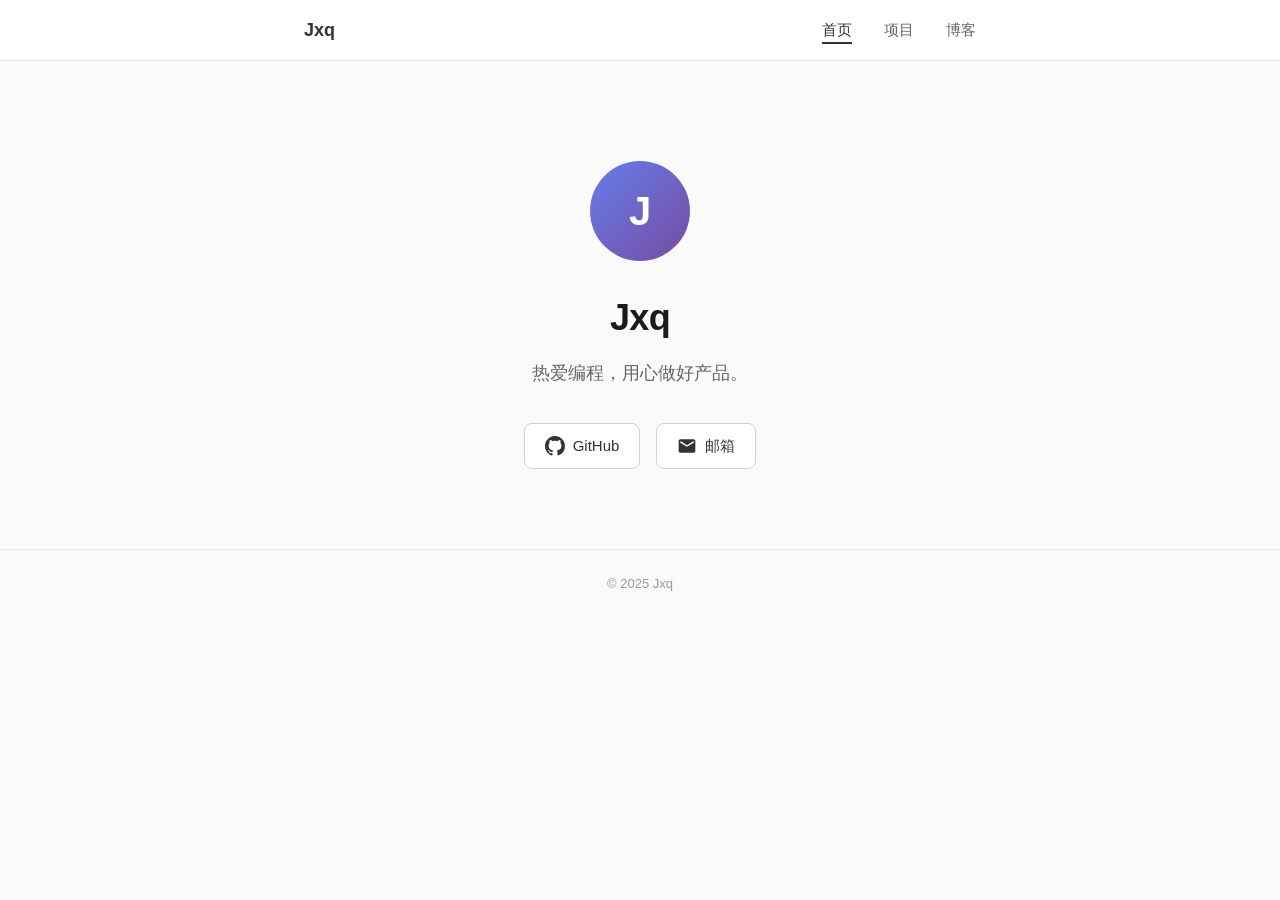
==== index.html @ ca307c9f "Initial commit - personal website" ====
<!DOCTYPE html>
<html lang="zh-CN">
<head>
  <meta charset="UTF-8" />
  <meta name="viewport" content="width=device-width, initial-scale=1.0" />
  <title>首页 — Jxq</title>
  <link rel="stylesheet" href="css/style.css" />
</head>
<body>

  <nav class="nav">
    <div class="container nav__inner">
      <a href="index.html" class="nav__logo">Jxq</a>
      <button class="nav__toggle" aria-label="切换导航">
        <span></span><span></span><span></span>
      </button>
      <ul class="nav__list" id="nav-list">
        <li><a href="index.html" class="nav__link active">首页</a></li>
        <li><a href="projects.html" class="nav__link">项目</a></li>
        <li><a href="blog.html" class="nav__link">博客</a></li>
      </ul>
    </div>
  </nav>

  <main>
    <section class="hero">
      <div class="container">
        <div class="hero__avatar">
          <span class="hero__avatar-initials">J</span>
        </div>
        <h1 class="hero__name">Jxq</h1>
        <p class="hero__tagline">热爱编程，用心做好产品。</p>
        <div class="hero__social">
          <a href="https://github.com/Lanjunyee" class="btn btn--social" target="_blank" rel="noopener">
            <svg viewBox="0 0 24 24" width="20" height="20" fill="currentColor"><path d="M12 0C5.37 0 0 5.37 0 12c0 5.31 3.435 9.795 8.205 11.385.6.105.825-.255.825-.57 0-.285-.015-1.23-.015-2.235-3.015.555-3.795-.735-4.035-1.41-.135-.345-.72-1.41-1.23-1.695-.42-.225-1.02-.78-.015-.795.945-.015 1.62.87 1.845 1.23 1.08 1.815 2.805 1.305 3.495.99.105-.78.42-1.305.765-1.605-2.67-.3-5.46-1.335-5.46-5.925 0-1.305.465-2.385 1.23-3.225-.12-.3-.54-1.53.12-3.18 0 0 1.005-.315 3.3 1.23.96-.27 1.98-.405 3-.405s2.04.135 3 .405c2.295-1.56 3.3-1.23 3.3-1.23.66 1.65.24 2.88.12 3.18.765.84 1.23 1.905 1.23 3.225 0 4.605-2.805 5.625-5.475 5.925.435.375.81 1.095.81 2.22 0 1.605-.015 2.895-.015 3.3 0 .315.225.69.825.57A12.02 12.02 0 0 0 24 12c0-6.63-5.37-12-12-12z"/></svg>
            GitHub
          </a>
          <a href="mailto:jxqdeyouxiang@163.com" class="btn btn--social">
            <svg viewBox="0 0 24 24" width="20" height="20" fill="currentColor"><path d="M20 4H4c-1.1 0-2 .9-2 2v12c0 1.1.9 2 2 2h16c1.1 0 2-.9 2-2V6c0-1.1-.9-2-2-2zm0 4l-8 5-8-5V6l8 5 8-5v2z"/></svg>
            邮箱
          </a>
        </div>
      </div>
    </section>
  </main>

  <footer class="footer">
    <div class="container">
      <p>&copy; 2025 Jxq</p>
    </div>
  </footer>

  <script src="js/main.js"></script>
</body>
</html>
---- css/style.css ----
/* ===== Reset & Base ===== */
*, *::before, *::after {
  margin: 0;
  padding: 0;
  box-sizing: border-box;
}

html {
  font-size: 16px;
  scroll-behavior: smooth;
}

body {
  font-family: -apple-system, BlinkMacSystemFont, "Segoe UI", Roboto,
               "Helvetica Neue", Arial, "Noto Sans", sans-serif;
  color: #333;
  background: #fafafa;
  line-height: 1.6;
  min-height: 100vh;
  display: flex;
  flex-direction: column;
}

a {
  color: inherit;
  text-decoration: none;
}

ul {
  list-style: none;
}

img {
  max-width: 100%;
  display: block;
}

/* ===== Container ===== */
.container {
  max-width: 720px;
  margin: 0 auto;
  padding: 0 24px;
}

/* ===== Navigation ===== */
.nav {
  background: #fff;
  border-bottom: 1px solid #e5e5e5;
  position: sticky;
  top: 0;
  z-index: 100;
}

.nav__inner {
  display: flex;
  align-items: center;
  justify-content: space-between;
  height: 60px;
}

.nav__logo {
  font-weight: 600;
  font-size: 1.125rem;
  color: #333;
}

.nav__toggle {
  display: none;
  flex-direction: column;
  gap: 5px;
  background: none;
  border: none;
  cursor: pointer;
  padding: 4px;
}

.nav__toggle span {
  display: block;
  width: 24px;
  height: 2px;
  background: #333;
  border-radius: 2px;
  transition: transform 0.2s, opacity 0.2s;
}

.nav__list {
  display: flex;
  gap: 32px;
}

.nav__link {
  font-size: 0.9375rem;
  color: #666;
  padding: 4px 0;
  border-bottom: 2px solid transparent;
  transition: color 0.2s, border-color 0.2s;
}

.nav__link:hover {
  color: #333;
}

.nav__link.active {
  color: #333;
  border-bottom-color: #333;
}

/* ===== Hero Section ===== */
.hero {
  flex: 1;
  display: flex;
  align-items: center;
  justify-content: center;
  text-align: center;
  padding: 100px 0 80px;
}

.hero__avatar {
  width: 100px;
  height: 100px;
  border-radius: 50%;
  background: linear-gradient(135deg, #667eea, #764ba2);
  display: flex;
  align-items: center;
  justify-content: center;
  margin: 0 auto 28px;
}

.hero__avatar-initials {
  font-size: 2.5rem;
  font-weight: 700;
  color: #fff;
  line-height: 1;
}

.hero__name {
  font-size: 2.25rem;
  font-weight: 700;
  color: #1a1a1a;
  margin-bottom: 12px;
  letter-spacing: -0.02em;
}

.hero__tagline {
  font-size: 1.125rem;
  color: #666;
  max-width: 480px;
  margin: 0 auto 36px;
}

.hero__social {
  display: flex;
  gap: 16px;
  justify-content: center;
  flex-wrap: wrap;
}

/* ===== Buttons ===== */
.btn {
  display: inline-flex;
  align-items: center;
  gap: 8px;
  padding: 10px 20px;
  border-radius: 8px;
  font-size: 0.9375rem;
  font-weight: 500;
  cursor: pointer;
  transition: background 0.2s, transform 0.15s;
}

.btn:active {
  transform: scale(0.97);
}

.btn--social {
  background: #fff;
  color: #333;
  border: 1px solid #d0d0d0;
}

.btn--social:hover {
  background: #f0f0f0;
  border-color: #bbb;
}

/* ===== Page Sections ===== */
.page-section {
  flex: 1;
  padding: 64px 0 80px;
}

.page-section__title {
  font-size: 1.75rem;
  font-weight: 700;
  color: #1a1a1a;
  margin-bottom: 40px;
  letter-spacing: -0.015em;
}

/* ===== Project Cards ===== */
.project-card {
  background: #fff;
  border: 1px solid #e8e8e8;
  border-radius: 12px;
  padding: 28px;
  margin-bottom: 24px;
  transition: box-shadow 0.2s, transform 0.2s;
}

.project-card:hover {
  box-shadow: 0 4px 20px rgba(0,0,0,0.06);
  transform: translateY(-2px);
}

.project-card__title {
  font-size: 1.25rem;
  font-weight: 600;
  color: #1a1a1a;
  margin-bottom: 8px;
}

.project-card__desc {
  font-size: 0.9375rem;
  color: #666;
  line-height: 1.7;
  margin-bottom: 16px;
}

.project-card__tags {
  display: flex;
  flex-wrap: wrap;
  gap: 8px;
}

.project-card__title-link {
  color: inherit;
  text-decoration: none;
  transition: color 0.2s;
}

.project-card__title-link:hover {
  color: #1967d2;
}

.project-card__btn {
  margin-top: 16px;
  font-size: 0.875rem;
}

/* ===== Tags ===== */
.tag {
  display: inline-block;
  font-size: 0.8125rem;
  font-weight: 500;
  padding: 4px 12px;
  border-radius: 20px;
  background: #f0f0f0;
  color: #555;
}

.tag--blue {
  background: #e8f0fe;
  color: #1967d2;
}

.tag--green {
  background: #e6f4ea;
  color: #137333;
}

.tag--purple {
  background: #f3e8fd;
  color: #7c3aed;
}

.tag--orange {
  background: #fef3e0;
  color: #c26401;
}

/* ===== Coming Soon ===== */
.coming-soon {
  text-align: center;
  padding: 80px 0;
}

.coming-soon__icon {
  color: #bbb;
  margin-bottom: 20px;
}

.coming-soon__title {
  font-size: 1.5rem;
  font-weight: 600;
  color: #1a1a1a;
  margin-bottom: 12px;
}

.coming-soon__desc {
  font-size: 1rem;
  color: #888;
}

/* ===== Footer ===== */
.footer {
  border-top: 1px solid #e5e5e5;
  padding: 24px 0;
  text-align: center;
}

.footer p {
  font-size: 0.8125rem;
  color: #999;
}

/* ===== Responsive ===== */
@media (max-width: 640px) {
  .nav__toggle {
    display: flex;
  }

  .nav__list {
    display: none;
    position: absolute;
    top: 60px;
    left: 0;
    right: 0;
    background: #fff;
    flex-direction: column;
    gap: 0;
    border-bottom: 1px solid #e5e5e5;
    padding: 8px 0;
    box-shadow: 0 4px 12px rgba(0,0,0,0.06);
  }

  .nav__list.open {
    display: flex;
  }

  .nav__link {
    display: block;
    padding: 12px 24px;
    border-bottom: none;
  }

  .nav__link.active {
    border-bottom: none;
    color: #1967d2;
  }

  .hero {
    padding: 64px 0 48px;
  }

  .hero__name {
    font-size: 1.75rem;
  }

  .hero__tagline {
    font-size: 1rem;
  }

  .page-section {
    padding: 40px 0 56px;
  }

  .page-section__title {
    font-size: 1.5rem;
    margin-bottom: 28px;
  }

  .project-card {
    padding: 20px;
  }
}
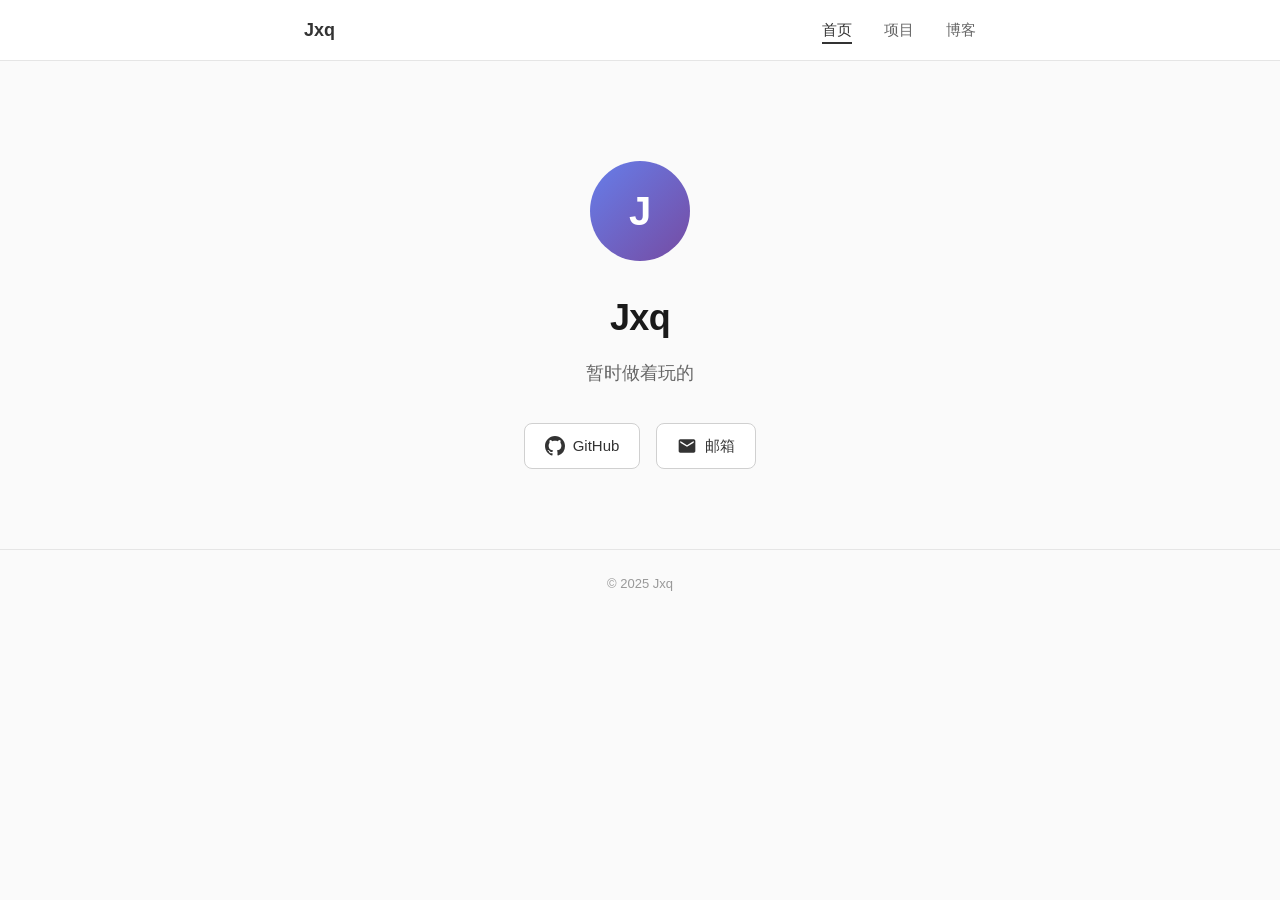
==== commit 7cf598a8: "更新说明文档和网站内容，调整自定义域名配置" ====
--- a/index.html
+++ b/index.html
@@ -29,7 +29,7 @@
           <span class="hero__avatar-initials">J</span>
         </div>
         <h1 class="hero__name">Jxq</h1>
-        <p class="hero__tagline">热爱编程，用心做好产品。</p>
+        <p class="hero__tagline">暂时做着玩的</p>
         <div class="hero__social">
           <a href="https://github.com/Lanjunyee" class="btn btn--social" target="_blank" rel="noopener">
             <svg viewBox="0 0 24 24" width="20" height="20" fill="currentColor"><path d="M12 0C5.37 0 0 5.37 0 12c0 5.31 3.435 9.795 8.205 11.385.6.105.825-.255.825-.57 0-.285-.015-1.23-.015-2.235-3.015.555-3.795-.735-4.035-1.41-.135-.345-.72-1.41-1.23-1.695-.42-.225-1.02-.78-.015-.795.945-.015 1.62.87 1.845 1.23 1.08 1.815 2.805 1.305 3.495.99.105-.78.42-1.305.765-1.605-2.67-.3-5.46-1.335-5.46-5.925 0-1.305.465-2.385 1.23-3.225-.12-.3-.54-1.53.12-3.18 0 0 1.005-.315 3.3 1.23.96-.27 1.98-.405 3-.405s2.04.135 3 .405c2.295-1.56 3.3-1.23 3.3-1.23.66 1.65.24 2.88.12 3.18.765.84 1.23 1.905 1.23 3.225 0 4.605-2.805 5.625-5.475 5.925.435.375.81 1.095.81 2.22 0 1.605-.015 2.895-.015 3.3 0 .315.225.69.825.57A12.02 12.02 0 0 0 24 12c0-6.63-5.37-12-12-12z"/></svg>
